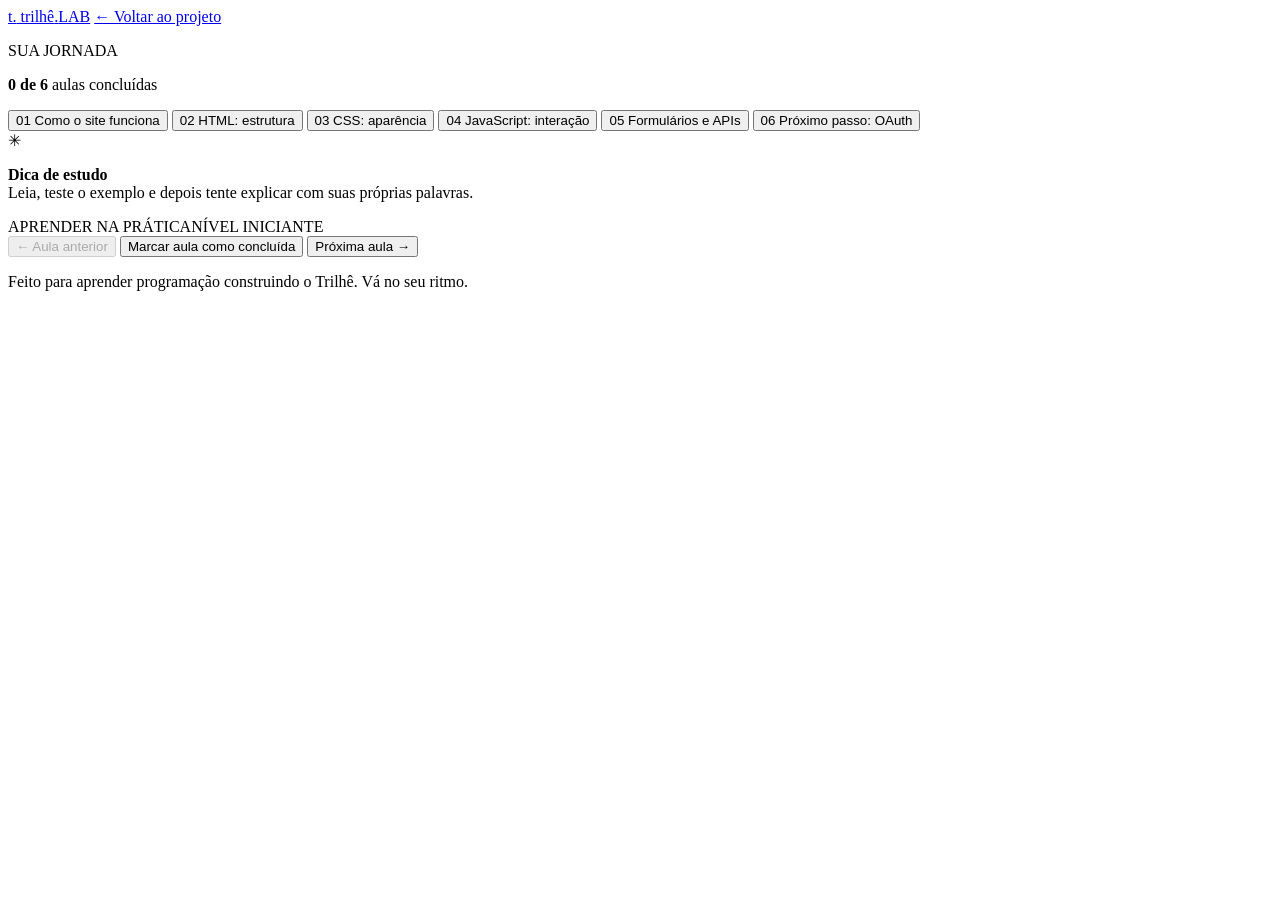
==== estudos/index.html @ 92cf446c "Adicionar Trilhê Lab: aulas práticas de programação" ====
<!doctype html>
<html lang="pt-BR">
<head>
  <meta charset="UTF-8">
  <meta name="viewport" content="width=device-width, initial-scale=1">
  <meta name="theme-color" content="#101812">
  <meta name="description" content="Aprenda programação usando o projeto Trilhê como exemplo.">
  <title>Trilhê Lab — Aprenda construindo</title>
  <link rel="preconnect" href="https://fonts.googleapis.com">
  <link rel="preconnect" href="https://fonts.gstatic.com" crossorigin>
  <link href="https://fonts.googleapis.com/css2?family=DM+Sans:wght@400;500;600;700&family=Manrope:wght@400;500;600;700;800&display=swap" rel="stylesheet">
  <link rel="stylesheet" href="./style.css">
  <script src="./script.js" defer></script>
</head>
<body>
  <header class="topbar">
    <a class="brand" href="../index.html"><span class="brand-icon">t.</span> trilhê<span class="dot">.</span><span class="lab-label">LAB</span></a>
    <a class="back-link" href="../index.html">← Voltar ao projeto</a>
  </header>

  <main class="layout">
    <aside class="sidebar">
      <p class="side-kicker">SUA JORNADA</p>
      <div class="progress-card">
        <div class="progress-line"><span id="progress-fill"></span></div>
        <p><strong id="progress-count">0 de 6</strong> aulas concluídas</p>
      </div>
      <nav class="lesson-nav" aria-label="Aulas">
        <button class="nav-item active" data-lesson="0"><span>01</span> Como o site funciona</button>
        <button class="nav-item" data-lesson="1"><span>02</span> HTML: estrutura</button>
        <button class="nav-item" data-lesson="2"><span>03</span> CSS: aparência</button>
        <button class="nav-item" data-lesson="3"><span>04</span> JavaScript: interação</button>
        <button class="nav-item" data-lesson="4"><span>05</span> Formulários e APIs</button>
        <button class="nav-item" data-lesson="5"><span>06</span> Próximo passo: OAuth</button>
      </nav>
      <div class="side-tip"><span>✳</span><p><strong>Dica de estudo</strong><br>Leia, teste o exemplo e depois tente explicar com suas próprias palavras.</p></div>
    </aside>

    <section class="lesson-area">
      <div class="welcome-row"><span class="eyebrow">APRENDER NA PRÁTICA</span><span class="level">NÍVEL INICIANTE</span></div>
      <div id="lesson-content" aria-live="polite"></div>
      <div class="lesson-actions">
        <button class="secondary-button" id="prev-button" disabled>← Aula anterior</button>
        <button class="primary-button" id="complete-button">Marcar aula como concluída</button>
        <button class="secondary-button" id="next-button">Próxima aula →</button>
      </div>
      <p class="footer-note">Feito para aprender programação construindo o Trilhê. Vá no seu ritmo.</p>
    </section>
  </main>
</body>
</html>
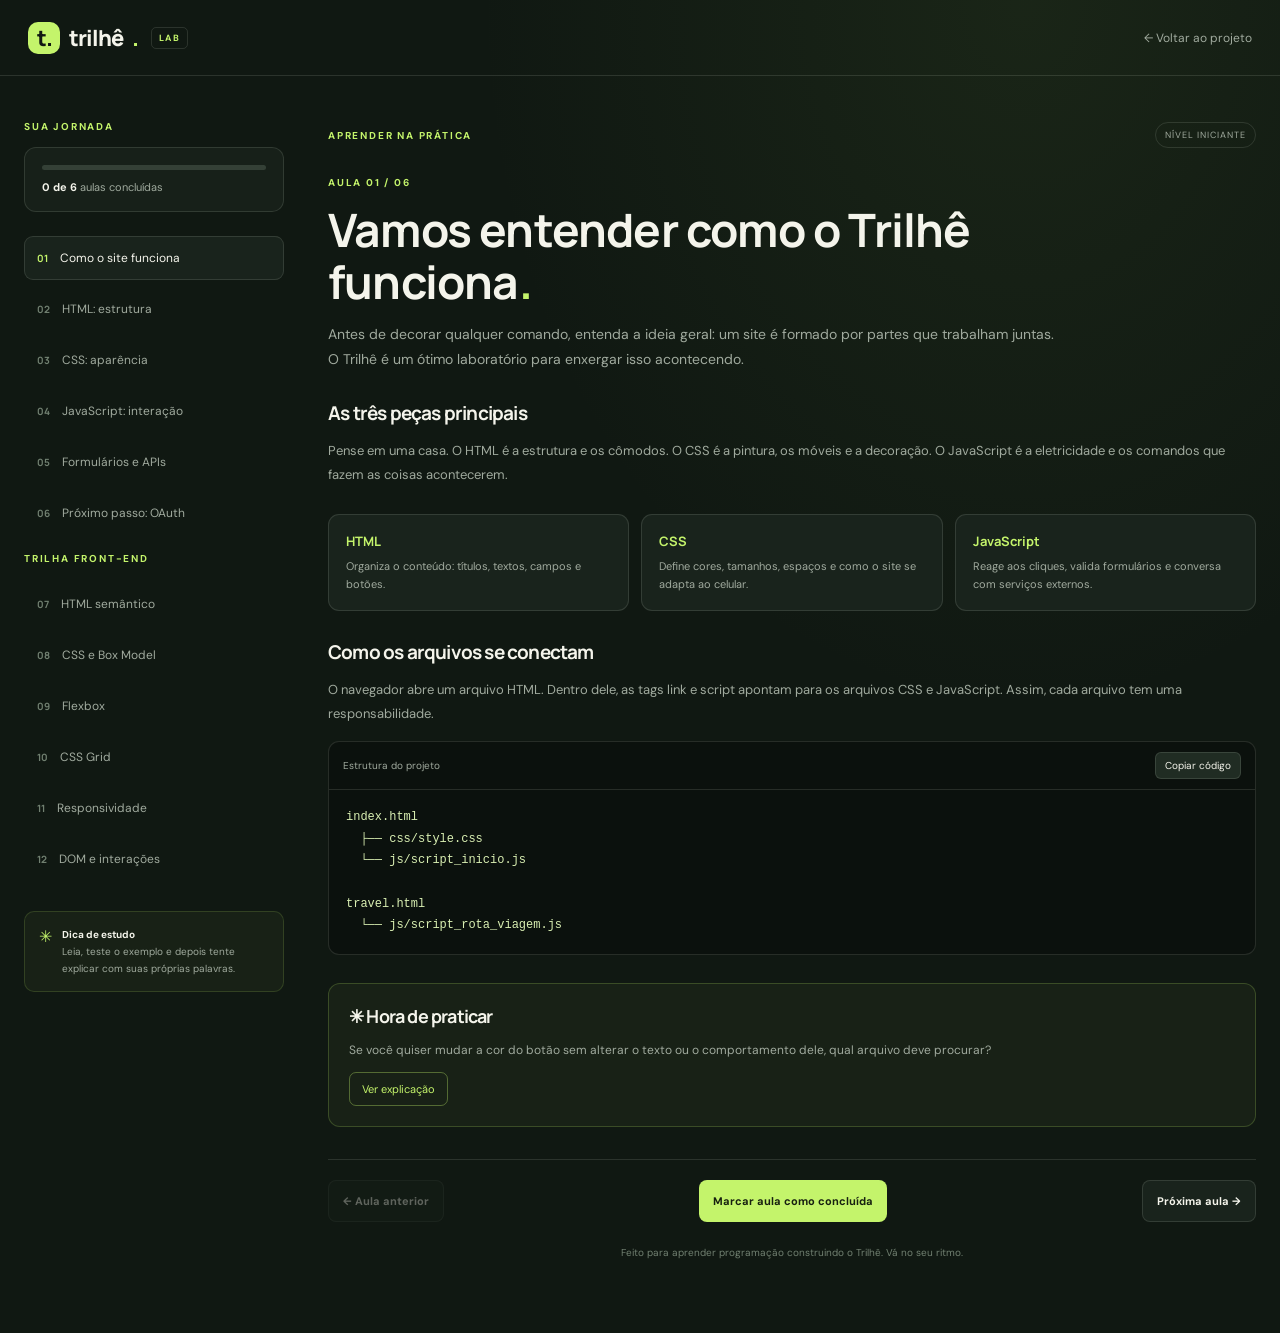
==== commit 4a3ec857: "Add frontend learning track navigation" ====
--- a/estudos/index.html
+++ b/estudos/index.html
@@ -23,7 +23,7 @@
       <p class="side-kicker">SUA JORNADA</p>
       <div class="progress-card">
         <div class="progress-line"><span id="progress-fill"></span></div>
-        <p><strong id="progress-count">0 de 6</strong> aulas concluídas</p>
+        <p><strong id="progress-count">0 de 12</strong> aulas concluídas</p>
       </div>
       <nav class="lesson-nav" aria-label="Aulas">
         <button class="nav-item active" data-lesson="0"><span>01</span> Como o site funciona</button>
@@ -32,6 +32,13 @@
         <button class="nav-item" data-lesson="3"><span>04</span> JavaScript: interação</button>
         <button class="nav-item" data-lesson="4"><span>05</span> Formulários e APIs</button>
         <button class="nav-item" data-lesson="5"><span>06</span> Próximo passo: OAuth</button>
+        <p class="side-kicker nav-group-title">TRILHA FRONT-END</p>
+        <button class="nav-item" data-lesson="6"><span>07</span> HTML semântico</button>
+        <button class="nav-item" data-lesson="7"><span>08</span> CSS e Box Model</button>
+        <button class="nav-item" data-lesson="8"><span>09</span> Flexbox</button>
+        <button class="nav-item" data-lesson="9"><span>10</span> CSS Grid</button>
+        <button class="nav-item" data-lesson="10"><span>11</span> Responsividade</button>
+        <button class="nav-item" data-lesson="11"><span>12</span> DOM e interações</button>
       </nav>
       <div class="side-tip"><span>✳</span><p><strong>Dica de estudo</strong><br>Leia, teste o exemplo e depois tente explicar com suas próprias palavras.</p></div>
     </aside>
--- a/estudos/style.css
+++ b/estudos/style.css
@@ -0,0 +1 @@
+:root{color-scheme:dark;--bg:#101812;--panel:#19231c;--panel2:#202c23;--text:#f4f4eb;--muted:#a0aa9e;--accent:#c4f46b;--line:rgba(235,243,229,.12);--code:#0b110d;font-family:"DM Sans",sans-serif}*{box-sizing:border-box}body{margin:0;min-height:100vh;background:radial-gradient(ellipse at 80% 0%,rgba(86,118,54,.14),transparent 34rem),var(--bg);color:var(--text)}button,a{font:inherit}.topbar{height:76px;padding:0 max(28px,calc((100% - 1240px)/2));display:flex;align-items:center;justify-content:space-between;border-bottom:1px solid var(--line)}.brand{display:flex;align-items:center;gap:9px;color:var(--text);font:800 22px Manrope,sans-serif;text-decoration:none;letter-spacing:-1px}.brand-icon{display:grid;place-items:center;width:32px;height:32px;border-radius:10px;background:var(--accent);color:#101812}.dot{color:var(--accent)}.lab-label{margin-left:4px;padding:4px 7px;border:1px solid var(--line);border-radius:5px;color:var(--accent);font:700 9px "DM Sans";letter-spacing:1.4px}.back-link{color:var(--muted);font-size:12px;text-decoration:none}.back-link:hover{color:var(--accent)}.layout{width:min(1240px,calc(100% - 48px));margin:34px auto;display:grid;grid-template-columns:260px minmax(0,1fr);gap:44px}.sidebar{position:sticky;top:24px;align-self:start}.side-kicker,.eyebrow{color:var(--accent);font-size:10px;font-weight:700;letter-spacing:1.8px}.progress-card{padding:17px;margin:14px 0 24px;border:1px solid var(--line);border-radius:12px;background:rgba(25,35,28,.8)}.progress-line{height:5px;overflow:hidden;border-radius:9px;background:#344036}.progress-line span{display:block;width:0;height:100%;border-radius:9px;background:var(--accent);transition:width .25s}.progress-card p{margin:10px 0 0;color:var(--muted);font-size:11px}.progress-card strong{color:var(--text)}.lesson-nav{display:grid;gap:7px}.nav-item{width:100%;padding:13px 12px;display:flex;align-items:center;gap:12px;border:1px solid transparent;border-radius:9px;background:transparent;color:var(--muted);text-align:left;font-size:12px;cursor:pointer}.nav-item span{color:#718071;font:700 10px Manrope}.nav-item:hover,.nav-item.active{border-color:var(--line);background:var(--panel);color:var(--text)}.nav-item.active span{color:var(--accent)}.side-tip{display:flex;gap:10px;margin-top:30px;padding:14px;border:1px solid rgba(196,244,107,.15);border-radius:10px;background:rgba(196,244,107,.045)}.side-tip>span{color:var(--accent)}.side-tip p{margin:0;color:var(--muted);font-size:10px;line-height:1.7}.side-tip strong{color:var(--text)}.lesson-area{min-width:0;padding:12px 0 30px}.welcome-row{display:flex;justify-content:space-between;align-items:center;margin:0 0 22px}.level{padding:6px 9px;border:1px solid var(--line);border-radius:20px;color:var(--muted);font-size:9px;letter-spacing:1px}h1,h2,h3{font-family:Manrope,sans-serif;letter-spacing:-.8px}h1{max-width:760px;margin:13px 0;font-size:clamp(30px,4vw,46px);line-height:1.13}h1 span{color:var(--accent)}.intro{max-width:740px;color:var(--muted);font-size:14px;line-height:1.8}.concept-grid{display:grid;grid-template-columns:repeat(3,1fr);gap:12px;margin:28px 0}.concept{padding:17px;border:1px solid var(--line);border-radius:11px;background:var(--panel)}.concept b{display:block;margin-bottom:7px;color:var(--accent);font:700 13px Manrope}.concept p{margin:0;color:var(--muted);font-size:11px;line-height:1.65}.content-section{margin:28px 0}.content-section h2{margin:0 0 10px;font-size:19px}.content-section>p,.content-section li{color:var(--muted);font-size:13px;line-height:1.8}.content-section ul{padding-left:20px}.callout{margin:18px 0;padding:15px 17px;border-left:3px solid var(--accent);border-radius:0 9px 9px 0;background:rgba(196,244,107,.06);color:#dce5d5;font-size:12px;line-height:1.7}.code-card{margin:16px 0 20px;overflow:hidden;border:1px solid var(--line);border-radius:11px;background:var(--code)}.code-head{padding:10px 14px;display:flex;align-items:center;justify-content:space-between;border-bottom:1px solid var(--line);color:var(--muted);font-size:10px}.copy-button{padding:6px 9px;border:1px solid var(--line);border-radius:6px;background:var(--panel2);color:var(--text);font-size:10px;cursor:pointer}.copy-button:hover{border-color:var(--accent)}pre{margin:0;padding:17px;overflow-x:auto;color:#dbe8d5;font:12px/1.8 ui-monospace,SFMono-Regular,Consolas,monospace;tab-size:2}code{font-family:ui-monospace,SFMono-Regular,Consolas,monospace;color:#d9efb2}.explain-list{display:grid;gap:8px;margin-top:14px}.explain-row{display:grid;grid-template-columns:minmax(120px,190px) 1fr;gap:12px;padding:11px 13px;border:1px solid var(--line);border-radius:8px;background:rgba(25,35,28,.5)}.explain-row code{font-size:11px}.explain-row span{color:var(--muted);font-size:11px;line-height:1.6}.challenge{margin:28px 0;padding:20px;border:1px solid rgba(196,244,107,.2);border-radius:12px;background:rgba(196,244,107,.045)}.challenge h2{margin:0 0 8px;font-size:18px}.challenge p{color:var(--muted);font-size:12px;line-height:1.7}.challenge button{padding:9px 12px;border:1px solid rgba(196,244,107,.35);border-radius:7px;background:transparent;color:var(--accent);font-size:11px;cursor:pointer}.challenge button:hover{background:rgba(196,244,107,.08)}.answer{display:none;margin-top:12px;padding:12px;border-radius:8px;background:var(--code);color:#dce5d5;font-size:11px;line-height:1.7}.answer.visible{display:block}.lesson-actions{display:flex;justify-content:space-between;gap:10px;margin-top:32px;padding-top:20px;border-top:1px solid var(--line)}.primary-button,.secondary-button{min-height:42px;padding:0 14px;border-radius:8px;font-size:11px;font-weight:700;cursor:pointer}.primary-button{border:0;background:var(--accent);color:#172010}.secondary-button{border:1px solid var(--line);background:var(--panel);color:var(--text)}button:disabled{opacity:.35;cursor:not-allowed}.footer-note{margin-top:24px;color:#718071;font-size:10px;text-align:center}@media(max-width:850px){.layout{grid-template-columns:1fr;gap:24px;margin-top:22px}.sidebar{position:static}.lesson-nav{grid-template-columns:repeat(2,minmax(0,1fr))}.side-tip{display:none}.concept-grid{grid-template-columns:1fr}.lesson-area{padding-top:0}}@media(max-width:520px){.topbar{height:65px;padding:0 18px}.layout{width:calc(100% - 34px)}.lesson-nav{grid-template-columns:1fr 1fr;gap:5px}.nav-item{padding:11px 8px;font-size:10px}.nav-item span{font-size:9px}.explain-row{grid-template-columns:1fr;gap:5px}.lesson-actions{flex-wrap:wrap}.lesson-actions button{flex:1}.lesson-actions .primary-button{order:-1;flex-basis:100%}.welcome-row{margin-bottom:14px}}
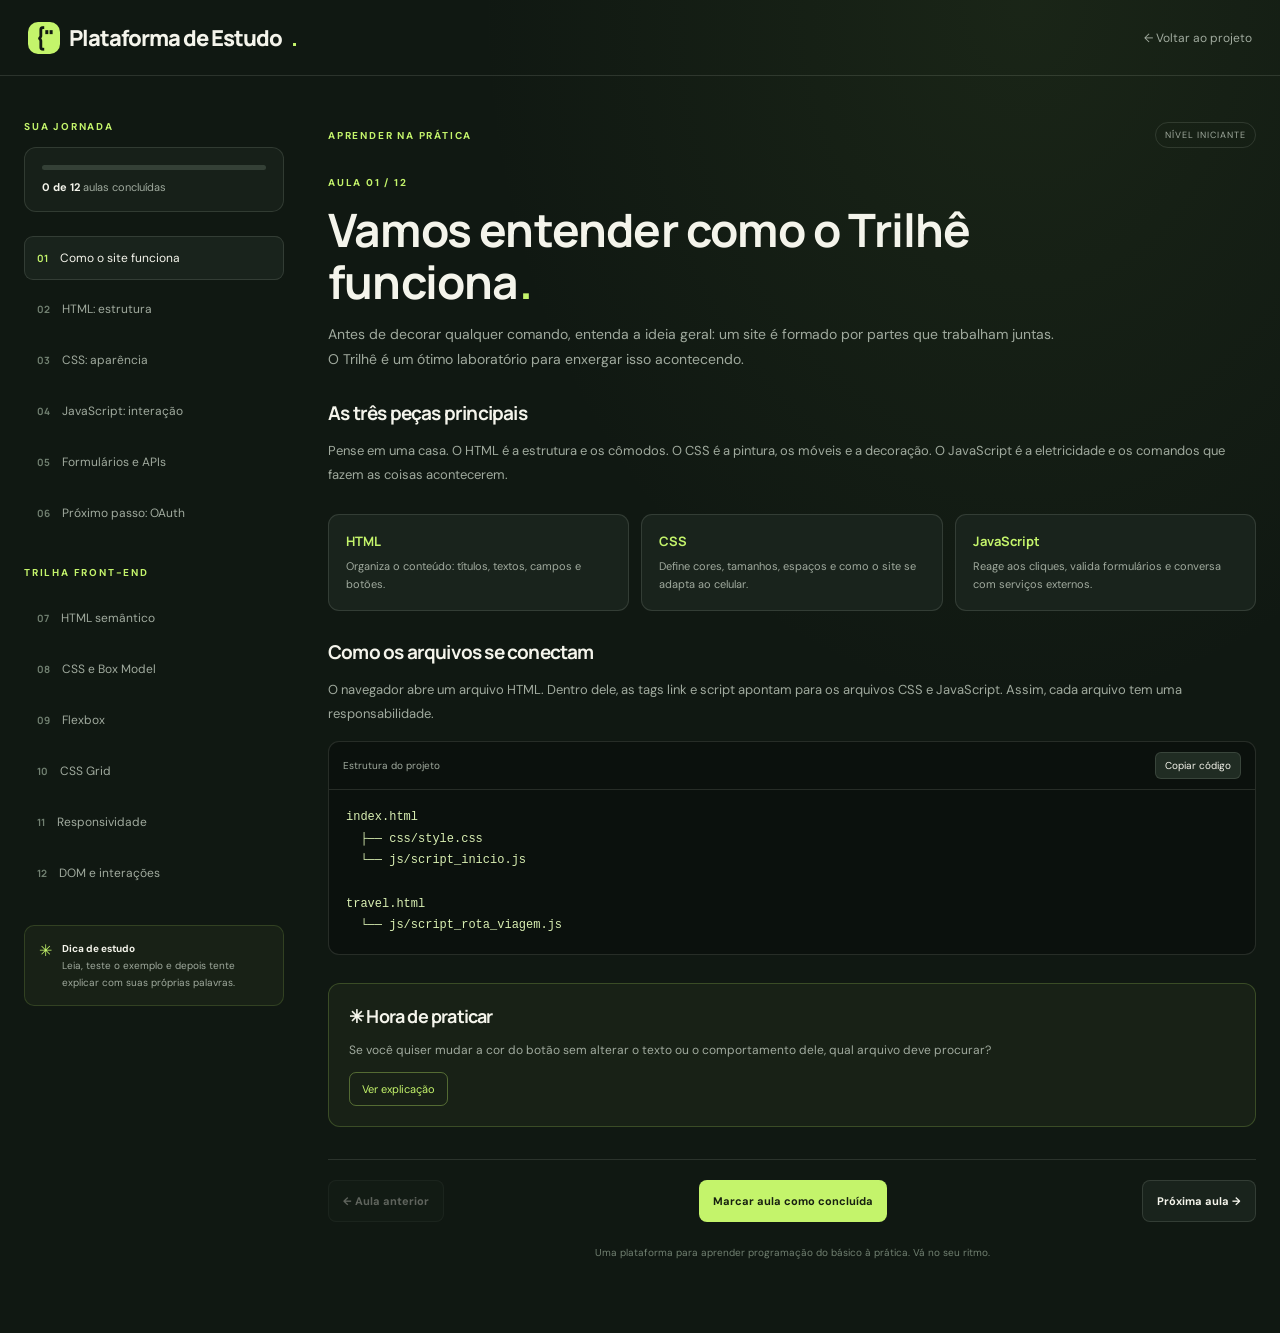
==== commit e58b7ee5: "Rename study area to Plataforma de Estudo de Programação" ====
--- a/estudos/index.html
+++ b/estudos/index.html
@@ -4,8 +4,8 @@
   <meta charset="UTF-8">
   <meta name="viewport" content="width=device-width, initial-scale=1">
   <meta name="theme-color" content="#101812">
-  <meta name="description" content="Aprenda programação usando o projeto Trilhê como exemplo.">
-  <title>Trilhê Lab — Aprenda construindo</title>
+  <meta name="description" content="Plataforma de estudo de programação: aprenda HTML, CSS, JavaScript e desenvolvimento front-end na prática.">
+  <title>Plataforma de Estudo de Programação</title>
   <link rel="preconnect" href="https://fonts.googleapis.com">
   <link rel="preconnect" href="https://fonts.gstatic.com" crossorigin>
   <link href="https://fonts.googleapis.com/css2?family=DM+Sans:wght@400;500;600;700&family=Manrope:wght@400;500;600;700;800&display=swap" rel="stylesheet">
@@ -14,7 +14,7 @@
 </head>
 <body>
   <header class="topbar">
-    <a class="brand" href="../index.html"><span class="brand-icon">t.</span> trilhê<span class="dot">.</span><span class="lab-label">LAB</span></a>
+    <a class="brand" href="../index.html"><span class="brand-icon">{"</span> Plataforma de Estudo<span class="dot">.</span></a>
     <a class="back-link" href="../index.html">← Voltar ao projeto</a>
   </header>
 
@@ -51,7 +51,7 @@
         <button class="primary-button" id="complete-button">Marcar aula como concluída</button>
         <button class="secondary-button" id="next-button">Próxima aula →</button>
       </div>
-      <p class="footer-note">Feito para aprender programação construindo o Trilhê. Vá no seu ritmo.</p>
+      <p class="footer-note">Uma plataforma para aprender programação do básico à prática. Vá no seu ritmo.</p>
     </section>
   </main>
 </body>
--- a/estudos/style.css
+++ b/estudos/style.css
@@ -1 +1,8 @@
-:root{color-scheme:dark;--bg:#101812;--panel:#19231c;--panel2:#202c23;--text:#f4f4eb;--muted:#a0aa9e;--accent:#c4f46b;--line:rgba(235,243,229,.12);--code:#0b110d;font-family:"DM Sans",sans-serif}*{box-sizing:border-box}body{margin:0;min-height:100vh;background:radial-gradient(ellipse at 80% 0%,rgba(86,118,54,.14),transparent 34rem),var(--bg);color:var(--text)}button,a{font:inherit}.topbar{height:76px;padding:0 max(28px,calc((100% - 1240px)/2));display:flex;align-items:center;justify-content:space-between;border-bottom:1px solid var(--line)}.brand{display:flex;align-items:center;gap:9px;color:var(--text);font:800 22px Manrope,sans-serif;text-decoration:none;letter-spacing:-1px}.brand-icon{display:grid;place-items:center;width:32px;height:32px;border-radius:10px;background:var(--accent);color:#101812}.dot{color:var(--accent)}.lab-label{margin-left:4px;padding:4px 7px;border:1px solid var(--line);border-radius:5px;color:var(--accent);font:700 9px "DM Sans";letter-spacing:1.4px}.back-link{color:var(--muted);font-size:12px;text-decoration:none}.back-link:hover{color:var(--accent)}.layout{width:min(1240px,calc(100% - 48px));margin:34px auto;display:grid;grid-template-columns:260px minmax(0,1fr);gap:44px}.sidebar{position:sticky;top:24px;align-self:start}.side-kicker,.eyebrow{color:var(--accent);font-size:10px;font-weight:700;letter-spacing:1.8px}.progress-card{padding:17px;margin:14px 0 24px;border:1px solid var(--line);border-radius:12px;background:rgba(25,35,28,.8)}.progress-line{height:5px;overflow:hidden;border-radius:9px;background:#344036}.progress-line span{display:block;width:0;height:100%;border-radius:9px;background:var(--accent);transition:width .25s}.progress-card p{margin:10px 0 0;color:var(--muted);font-size:11px}.progress-card strong{color:var(--text)}.lesson-nav{display:grid;gap:7px}.nav-item{width:100%;padding:13px 12px;display:flex;align-items:center;gap:12px;border:1px solid transparent;border-radius:9px;background:transparent;color:var(--muted);text-align:left;font-size:12px;cursor:pointer}.nav-item span{color:#718071;font:700 10px Manrope}.nav-item:hover,.nav-item.active{border-color:var(--line);background:var(--panel);color:var(--text)}.nav-item.active span{color:var(--accent)}.side-tip{display:flex;gap:10px;margin-top:30px;padding:14px;border:1px solid rgba(196,244,107,.15);border-radius:10px;background:rgba(196,244,107,.045)}.side-tip>span{color:var(--accent)}.side-tip p{margin:0;color:var(--muted);font-size:10px;line-height:1.7}.side-tip strong{color:var(--text)}.lesson-area{min-width:0;padding:12px 0 30px}.welcome-row{display:flex;justify-content:space-between;align-items:center;margin:0 0 22px}.level{padding:6px 9px;border:1px solid var(--line);border-radius:20px;color:var(--muted);font-size:9px;letter-spacing:1px}h1,h2,h3{font-family:Manrope,sans-serif;letter-spacing:-.8px}h1{max-width:760px;margin:13px 0;font-size:clamp(30px,4vw,46px);line-height:1.13}h1 span{color:var(--accent)}.intro{max-width:740px;color:var(--muted);font-size:14px;line-height:1.8}.concept-grid{display:grid;grid-template-columns:repeat(3,1fr);gap:12px;margin:28px 0}.concept{padding:17px;border:1px solid var(--line);border-radius:11px;background:var(--panel)}.concept b{display:block;margin-bottom:7px;color:var(--accent);font:700 13px Manrope}.concept p{margin:0;color:var(--muted);font-size:11px;line-height:1.65}.content-section{margin:28px 0}.content-section h2{margin:0 0 10px;font-size:19px}.content-section>p,.content-section li{color:var(--muted);font-size:13px;line-height:1.8}.content-section ul{padding-left:20px}.callout{margin:18px 0;padding:15px 17px;border-left:3px solid var(--accent);border-radius:0 9px 9px 0;background:rgba(196,244,107,.06);color:#dce5d5;font-size:12px;line-height:1.7}.code-card{margin:16px 0 20px;overflow:hidden;border:1px solid var(--line);border-radius:11px;background:var(--code)}.code-head{padding:10px 14px;display:flex;align-items:center;justify-content:space-between;border-bottom:1px solid var(--line);color:var(--muted);font-size:10px}.copy-button{padding:6px 9px;border:1px solid var(--line);border-radius:6px;background:var(--panel2);color:var(--text);font-size:10px;cursor:pointer}.copy-button:hover{border-color:var(--accent)}pre{margin:0;padding:17px;overflow-x:auto;color:#dbe8d5;font:12px/1.8 ui-monospace,SFMono-Regular,Consolas,monospace;tab-size:2}code{font-family:ui-monospace,SFMono-Regular,Consolas,monospace;color:#d9efb2}.explain-list{display:grid;gap:8px;margin-top:14px}.explain-row{display:grid;grid-template-columns:minmax(120px,190px) 1fr;gap:12px;padding:11px 13px;border:1px solid var(--line);border-radius:8px;background:rgba(25,35,28,.5)}.explain-row code{font-size:11px}.explain-row span{color:var(--muted);font-size:11px;line-height:1.6}.challenge{margin:28px 0;padding:20px;border:1px solid rgba(196,244,107,.2);border-radius:12px;background:rgba(196,244,107,.045)}.challenge h2{margin:0 0 8px;font-size:18px}.challenge p{color:var(--muted);font-size:12px;line-height:1.7}.challenge button{padding:9px 12px;border:1px solid rgba(196,244,107,.35);border-radius:7px;background:transparent;color:var(--accent);font-size:11px;cursor:pointer}.challenge button:hover{background:rgba(196,244,107,.08)}.answer{display:none;margin-top:12px;padding:12px;border-radius:8px;background:var(--code);color:#dce5d5;font-size:11px;line-height:1.7}.answer.visible{display:block}.lesson-actions{display:flex;justify-content:space-between;gap:10px;margin-top:32px;padding-top:20px;border-top:1px solid var(--line)}.primary-button,.secondary-button{min-height:42px;padding:0 14px;border-radius:8px;font-size:11px;font-weight:700;cursor:pointer}.primary-button{border:0;background:var(--accent);color:#172010}.secondary-button{border:1px solid var(--line);background:var(--panel);color:var(--text)}button:disabled{opacity:.35;cursor:not-allowed}.footer-note{margin-top:24px;color:#718071;font-size:10px;text-align:center}@media(max-width:850px){.layout{grid-template-columns:1fr;gap:24px;margin-top:22px}.sidebar{position:static}.lesson-nav{grid-template-columns:repeat(2,minmax(0,1fr))}.side-tip{display:none}.concept-grid{grid-template-columns:1fr}.lesson-area{padding-top:0}}@media(max-width:520px){.topbar{height:65px;padding:0 18px}.layout{width:calc(100% - 34px)}.lesson-nav{grid-template-columns:1fr 1fr;gap:5px}.nav-item{padding:11px 8px;font-size:10px}.nav-item span{font-size:9px}.explain-row{grid-template-columns:1fr;gap:5px}.lesson-actions{flex-wrap:wrap}.lesson-actions button{flex:1}.lesson-actions .primary-button{order:-1;flex-basis:100%}.welcome-row{margin-bottom:14px}}+:root{color-scheme:dark;--bg:#101812;--panel:#19231c;--panel2:#202c23;--text:#f4f4eb;--muted:#a0aa9e;--accent:#c4f46b;--line:rgba(235,243,229,.12);--code:#0b110d;font-family:"DM Sans",sans-serif}*{box-sizing:border-box}body{margin:0;min-height:100vh;background:radial-gradient(ellipse at 80% 0%,rgba(86,118,54,.14),transparent 34rem),var(--bg);color:var(--text)}button,a{font:inherit}.topbar{height:76px;padding:0 max(28px,calc((100% - 1240px)/2));display:flex;align-items:center;justify-content:space-between;border-bottom:1px solid var(--line)}.brand{display:flex;align-items:center;gap:9px;color:var(--text);font:800 22px Manrope,sans-serif;text-decoration:none;letter-spacing:-1px}.brand-icon{display:grid;place-items:center;width:32px;height:32px;border-radius:10px;background:var(--accent);color:#101812}.dot{color:var(--accent)}.lab-label{margin-left:4px;padding:4px 7px;border:1px solid var(--line);border-radius:5px;color:var(--accent);font:700 9px "DM Sans";letter-spacing:1.4px}.back-link{color:var(--muted);font-size:12px;text-decoration:none}.back-link:hover{color:var(--accent)}.layout{width:min(1240px,calc(100% - 48px));margin:34px auto;display:grid;grid-template-columns:260px minmax(0,1fr);gap:44px}.sidebar{position:sticky;top:24px;align-self:start}.side-kicker,.eyebrow{color:var(--accent);font-size:10px;font-weight:700;letter-spacing:1.8px}.progress-card{padding:17px;margin:14px 0 24px;border:1px solid var(--line);border-radius:12px;background:rgba(25,35,28,.8)}.progress-line{height:5px;overflow:hidden;border-radius:9px;background:#344036}.progress-line span{display:block;width:0;height:100%;border-radius:9px;background:var(--accent);transition:width .25s}.progress-card p{margin:10px 0 0;color:var(--muted);font-size:11px}.progress-card strong{color:var(--text)}.lesson-nav{display:grid;gap:7px}.nav-item{width:100%;padding:13px 12px;display:flex;align-items:center;gap:12px;border:1px solid transparent;border-radius:9px;background:transparent;color:var(--muted);text-align:left;font-size:12px;cursor:pointer}.nav-item span{color:#718071;font:700 10px Manrope}.nav-item:hover,.nav-item.active{border-color:var(--line);background:var(--panel);color:var(--text)}.nav-item.active span{color:var(--accent)}.side-tip{display:flex;gap:10px;margin-top:30px;padding:14px;border:1px solid rgba(196,244,107,.15);border-radius:10px;background:rgba(196,244,107,.045)}.side-tip>span{color:var(--accent)}.side-tip p{margin:0;color:var(--muted);font-size:10px;line-height:1.7}.side-tip strong{color:var(--text)}.lesson-area{min-width:0;padding:12px 0 30px}.welcome-row{display:flex;justify-content:space-between;align-items:center;margin:0 0 22px}.level{padding:6px 9px;border:1px solid var(--line);border-radius:20px;color:var(--muted);font-size:9px;letter-spacing:1px}h1,h2,h3{font-family:Manrope,sans-serif;letter-spacing:-.8px}h1{max-width:760px;margin:13px 0;font-size:clamp(30px,4vw,46px);line-height:1.13}h1 span{color:var(--accent)}.intro{max-width:740px;color:var(--muted);font-size:14px;line-height:1.8}.concept-grid{display:grid;grid-template-columns:repeat(3,1fr);gap:12px;margin:28px 0}.concept{padding:17px;border:1px solid var(--line);border-radius:11px;background:var(--panel)}.concept b{display:block;margin-bottom:7px;color:var(--accent);font:700 13px Manrope}.concept p{margin:0;color:var(--muted);font-size:11px;line-height:1.65}.content-section{margin:28px 0}.content-section h2{margin:0 0 10px;font-size:19px}.content-section>p,.content-section li{color:var(--muted);font-size:13px;line-height:1.8}.content-section ul{padding-left:20px}.callout{margin:18px 0;padding:15px 17px;border-left:3px solid var(--accent);border-radius:0 9px 9px 0;background:rgba(196,244,107,.06);color:#dce5d5;font-size:12px;line-height:1.7}.code-card{margin:16px 0 20px;overflow:hidden;border:1px solid var(--line);border-radius:11px;background:var(--code)}.code-head{padding:10px 14px;display:flex;align-items:center;justify-content:space-between;border-bottom:1px solid var(--line);color:var(--muted);font-size:10px}.copy-button{padding:6px 9px;border:1px solid var(--line);border-radius:6px;background:var(--panel2);color:var(--text);font-size:10px;cursor:pointer}.copy-button:hover{border-color:var(--accent)}pre{margin:0;padding:17px;overflow-x:auto;color:#dbe8d5;font:12px/1.8 ui-monospace,SFMono-Regular,Consolas,monospace;tab-size:2}code{font-family:ui-monospace,SFMono-Regular,Consolas,monospace;color:#d9efb2}.explain-list{display:grid;gap:8px;margin-top:14px}.explain-row{display:grid;grid-template-columns:minmax(120px,190px) 1fr;gap:12px;padding:11px 13px;border:1px solid var(--line);border-radius:8px;background:rgba(25,35,28,.5)}.explain-row code{font-size:11px}.explain-row span{color:var(--muted);font-size:11px;line-height:1.6}.challenge{margin:28px 0;padding:20px;border:1px solid rgba(196,244,107,.2);border-radius:12px;background:rgba(196,244,107,.045)}.challenge h2{margin:0 0 8px;font-size:18px}.challenge p{color:var(--muted);font-size:12px;line-height:1.7}.challenge button{padding:9px 12px;border:1px solid rgba(196,244,107,.35);border-radius:7px;background:transparent;color:var(--accent);font-size:11px;cursor:pointer}.challenge button:hover{background:rgba(196,244,107,.08)}.answer{display:none;margin-top:12px;padding:12px;border-radius:8px;background:var(--code);color:#dce5d5;font-size:11px;line-height:1.7}.answer.visible{display:block}.lesson-actions{display:flex;justify-content:space-between;gap:10px;margin-top:32px;padding-top:20px;border-top:1px solid var(--line)}.primary-button,.secondary-button{min-height:42px;padding:0 14px;border-radius:8px;font-size:11px;font-weight:700;cursor:pointer}.primary-button{border:0;background:var(--accent);color:#172010}.secondary-button{border:1px solid var(--line);background:var(--panel);color:var(--text)}button:disabled{opacity:.35;cursor:not-allowed}.footer-note{margin-top:24px;color:#718071;font-size:10px;text-align:center}@media(max-width:850px){.layout{grid-template-columns:1fr;gap:24px;margin-top:22px}.sidebar{position:static}.lesson-nav{grid-template-columns:repeat(2,minmax(0,1fr))}.side-tip{display:none}.concept-grid{grid-template-columns:1fr}.lesson-area{padding-top:0}}@media(max-width:520px){.topbar{height:65px;padding:0 18px}.layout{width:calc(100% - 34px)}.lesson-nav{grid-template-columns:1fr 1fr;gap:5px}.nav-item{padding:11px 8px;font-size:10px}.nav-item span{font-size:9px}.explain-row{grid-template-columns:1fr;gap:5px}.lesson-actions{flex-wrap:wrap}.lesson-actions button{flex:1}.lesson-actions .primary-button{order:-1;flex-basis:100%}.welcome-row{margin-bottom:14px}}
+
+/* Navegação por trilhas */
+.nav-group-title { margin-top: 24px; }
+.lesson-nav .nav-item { width: 100%; }
+@media (max-width: 760px) {
+  .lesson-nav { max-height: 46vh; overflow-y: auto; }
+}
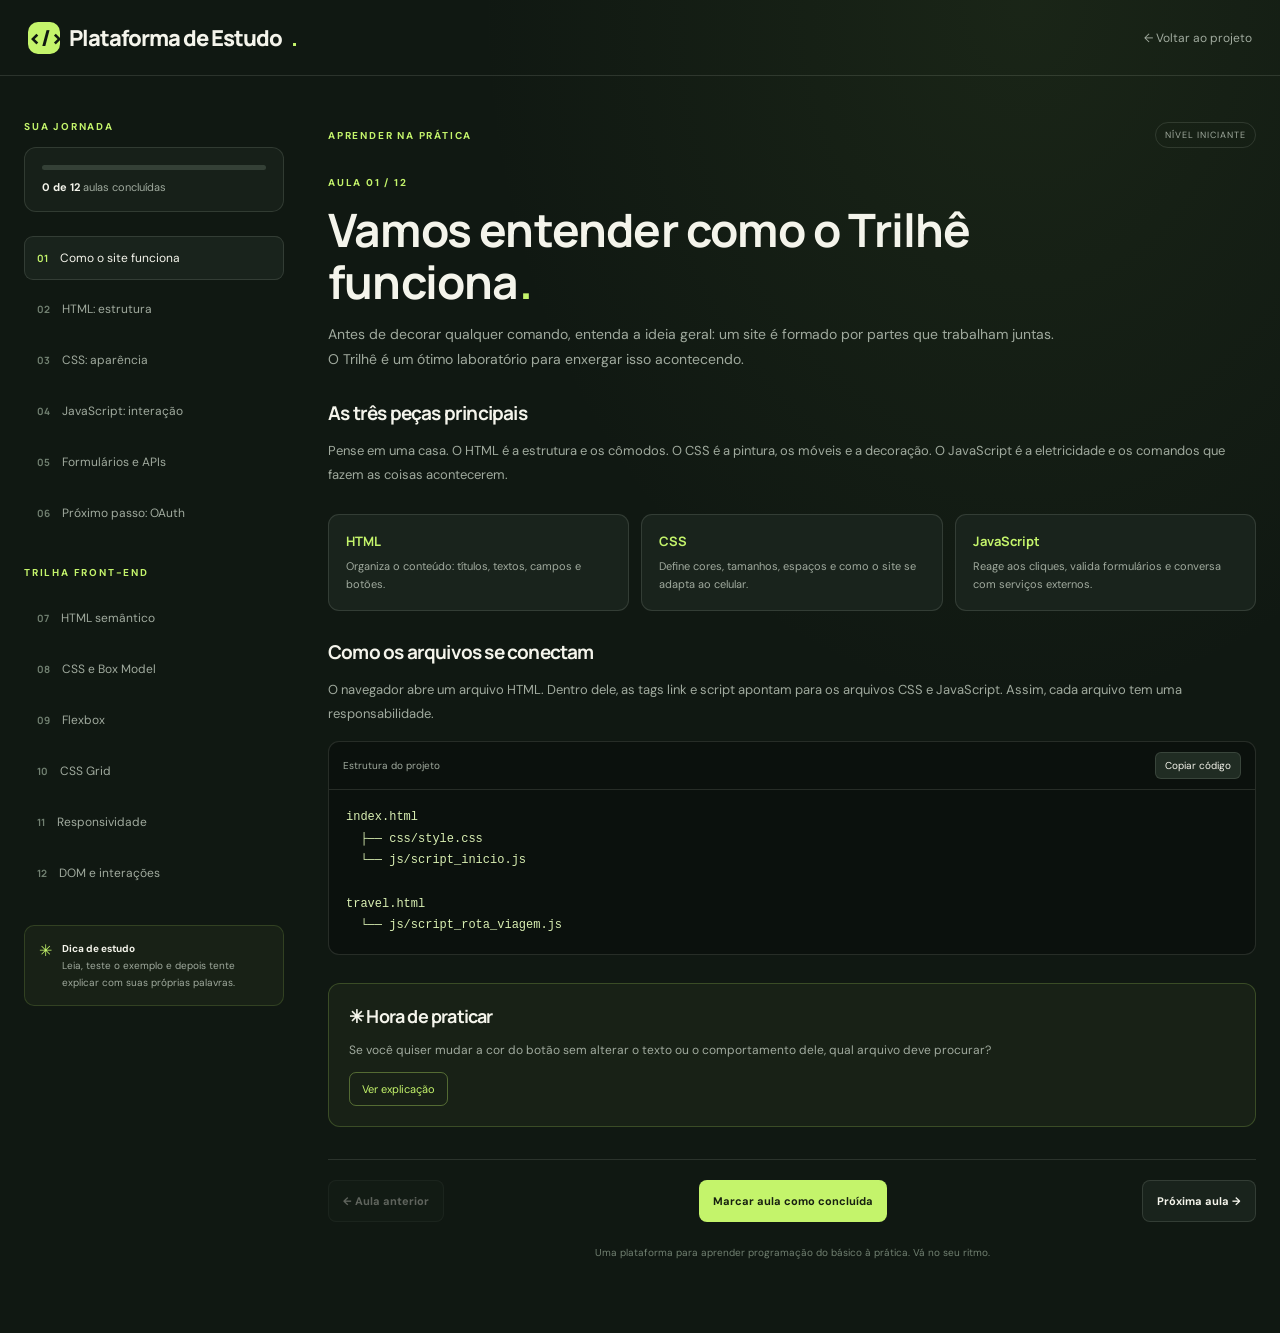
==== commit 09aa5bcb: "Polish programming platform branding" ====
--- a/estudos/index.html
+++ b/estudos/index.html
@@ -14,7 +14,7 @@
 </head>
 <body>
   <header class="topbar">
-    <a class="brand" href="../index.html"><span class="brand-icon">{"</span> Plataforma de Estudo<span class="dot">.</span></a>
+    <a class="brand" href="../index.html"><span class="brand-icon">&lt;/&gt;</span> Plataforma de Estudo<span class="dot">.</span></a>
     <a class="back-link" href="../index.html">← Voltar ao projeto</a>
   </header>
 
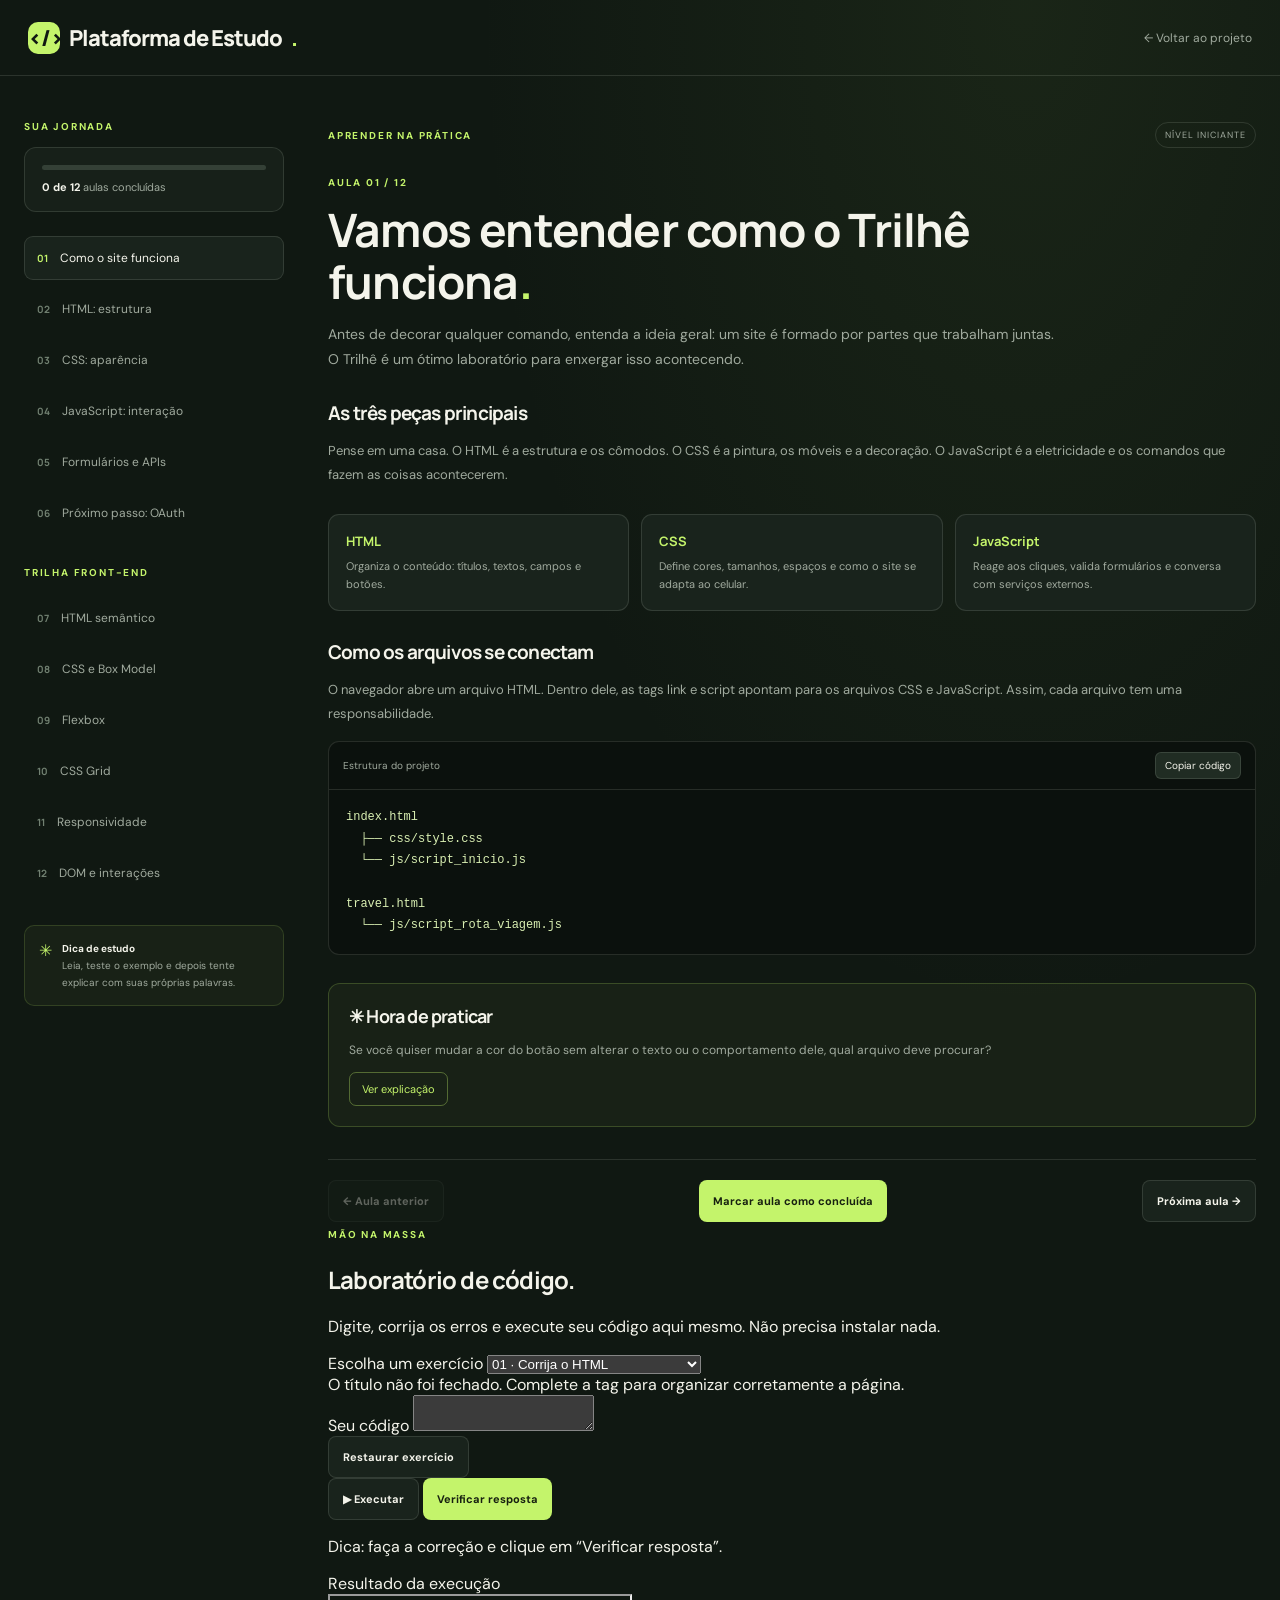
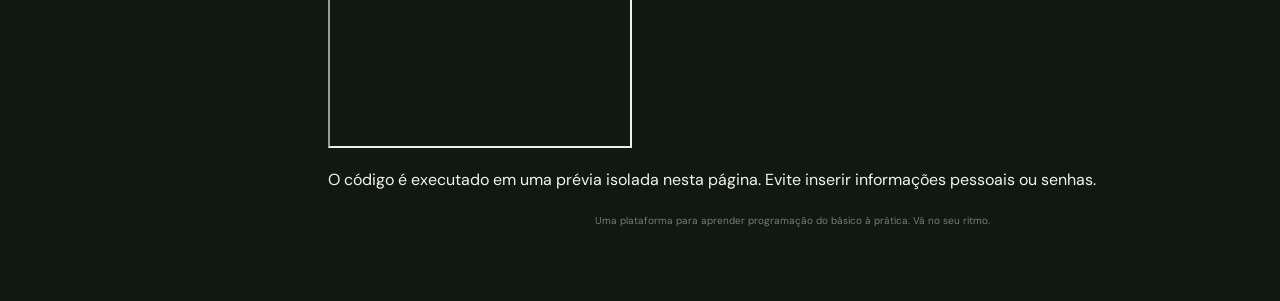
==== commit b88f8c7d: "Add interactive coding lab to study platform" ====
--- a/estudos/index.html
+++ b/estudos/index.html
@@ -51,6 +51,35 @@
         <button class="primary-button" id="complete-button">Marcar aula como concluída</button>
         <button class="secondary-button" id="next-button">Próxima aula →</button>
       </div>
+      <section class="playground" aria-labelledby="playground-title">
+        <div class="playground-heading">
+          <span class="eyebrow">MÃO NA MASSA</span>
+          <h2 id="playground-title">Laboratório de código<span>.</span></h2>
+          <p>Digite, corrija os erros e execute seu código aqui mesmo. Não precisa instalar nada.</p>
+        </div>
+        <div class="playground-toolbar">
+          <label for="exercise-select">Escolha um exercício</label>
+          <select id="exercise-select">
+            <option value="0">01 · Corrija o HTML</option>
+            <option value="1">02 · Conserte o CSS</option>
+            <option value="2">03 · Faça o JavaScript funcionar</option>
+          </select>
+        </div>
+        <div class="exercise-instructions" id="exercise-instructions">O título não foi fechado. Complete a tag para organizar corretamente a página.</div>
+        <label class="editor-label" for="code-editor">Seu código</label>
+        <textarea id="code-editor" spellcheck="false" autocapitalize="off" autocomplete="off" aria-label="Editor de código"></textarea>
+        <div class="editor-actions">
+          <button class="secondary-button" id="reset-code" type="button">Restaurar exercício</button>
+          <div>
+            <button class="secondary-button" id="run-code" type="button">▶ Executar</button>
+            <button class="primary-button" id="check-code" type="button">Verificar resposta</button>
+          </div>
+        </div>
+        <p class="exercise-feedback" id="exercise-feedback" aria-live="polite">Dica: faça a correção e clique em “Verificar resposta”.</p>
+        <div class="preview-heading">Resultado da execução</div>
+        <iframe id="code-preview" title="Prévia do código" sandbox="allow-scripts"></iframe>
+        <p class="editor-footnote">O código é executado em uma prévia isolada nesta página. Evite inserir informações pessoais ou senhas.</p>
+      </section>
       <p class="footer-note">Uma plataforma para aprender programação do básico à prática. Vá no seu ritmo.</p>
     </section>
   </main>
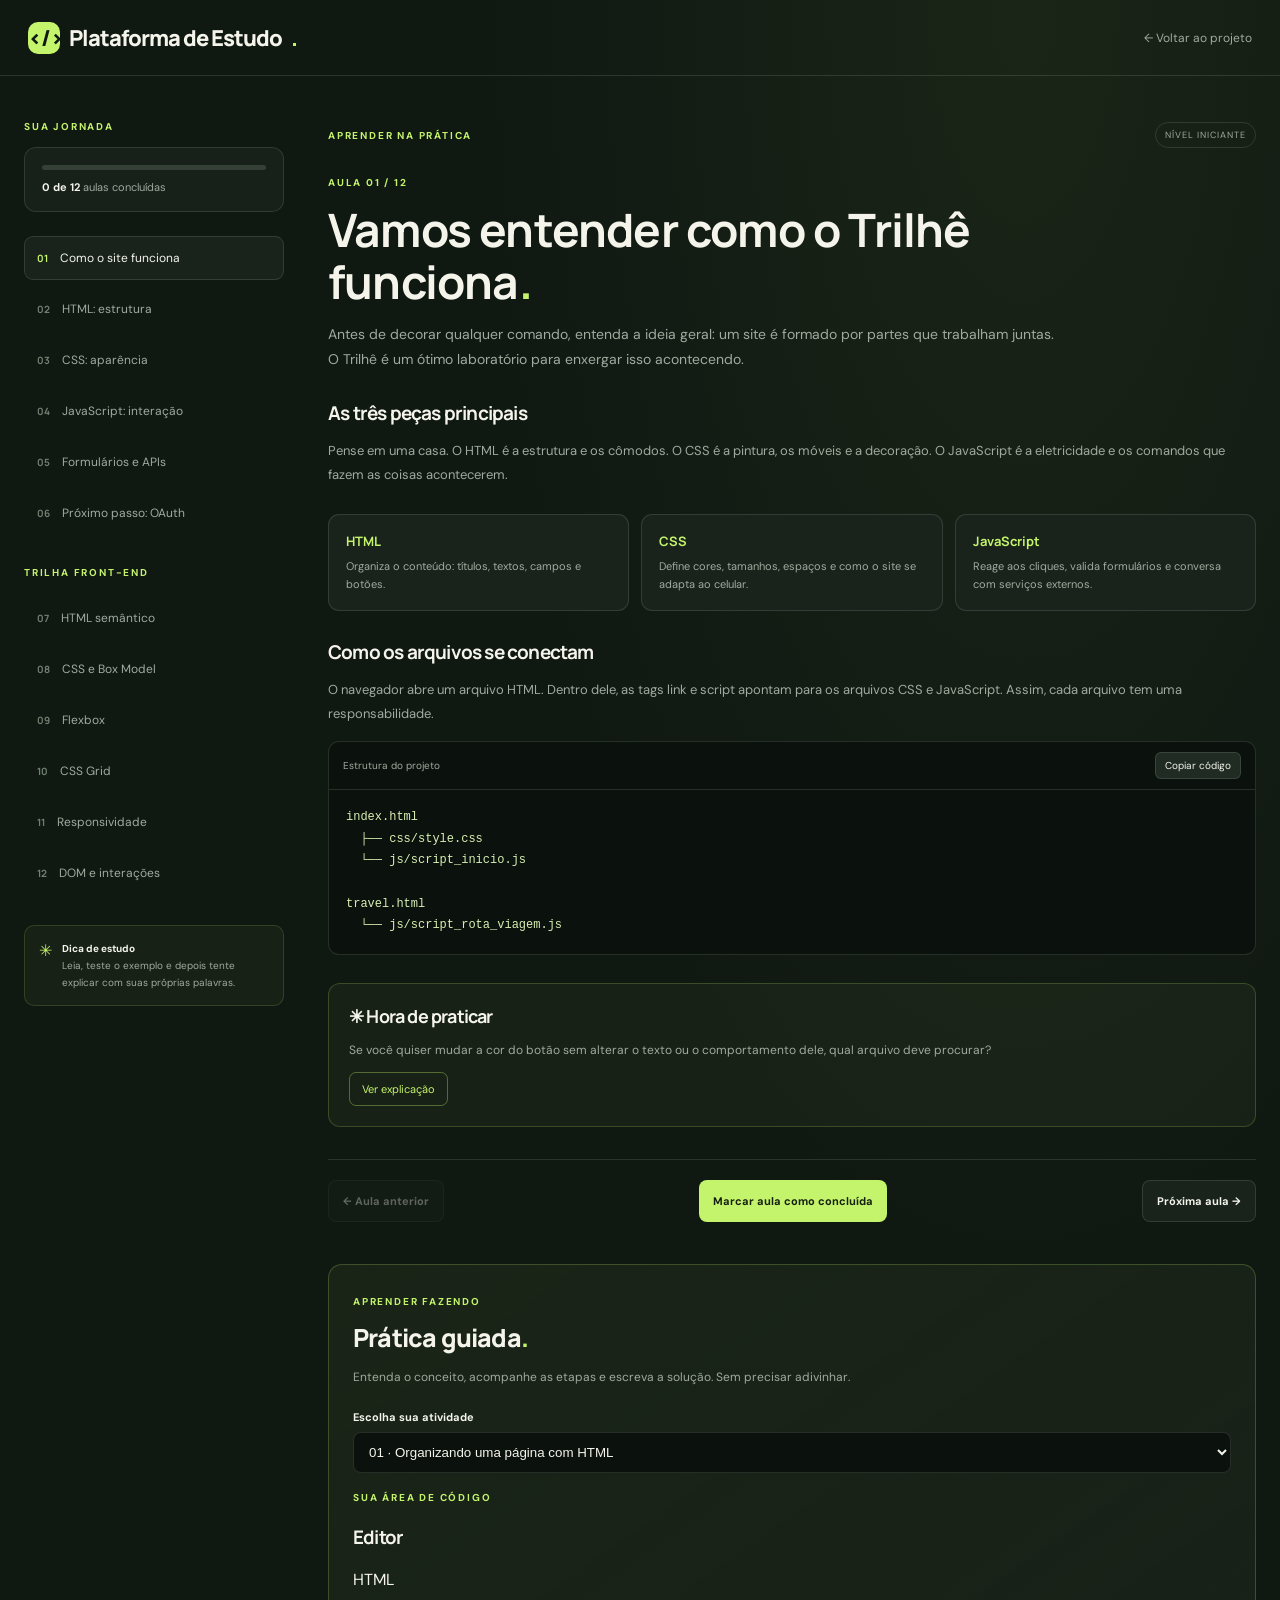
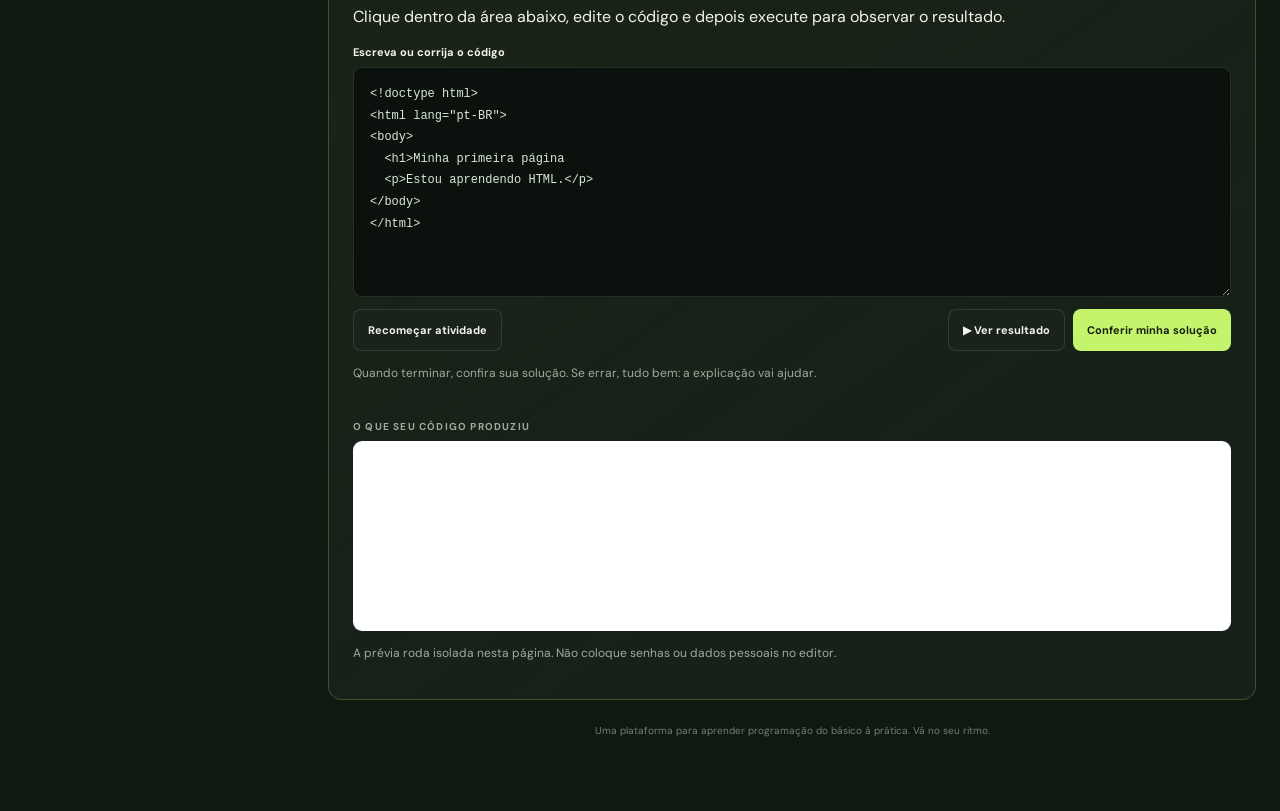
==== commit e05caaf8: "Restructure coding practice into guided learning activities" ====
--- a/estudos/index.html
+++ b/estudos/index.html
@@ -52,33 +52,19 @@
         <button class="secondary-button" id="next-button">Próxima aula →</button>
       </div>
       <section class="playground" aria-labelledby="playground-title">
-        <div class="playground-heading">
-          <span class="eyebrow">MÃO NA MASSA</span>
-          <h2 id="playground-title">Laboratório de código<span>.</span></h2>
-          <p>Digite, corrija os erros e execute seu código aqui mesmo. Não precisa instalar nada.</p>
+        <div class="playground-heading"><span class="eyebrow">APRENDER FAZENDO</span><h2 id="playground-title">Prática guiada<span>.</span></h2><p>Entenda o conceito, acompanhe as etapas e escreva a solução. Sem precisar adivinhar.</p></div>
+        <div class="playground-toolbar"><label for="exercise-select">Escolha sua atividade</label><select id="exercise-select"><option value="0">01 · Organizando uma página com HTML</option><option value="1">02 · Corrigindo o visual com CSS</option><option value="2">03 · Fazendo um botão funcionar com JavaScript</option></select></div>
+        <div id="activity-guide" aria-live="polite"></div>
+        <div class="editor-panel">
+          <div class="editor-title-row"><div><span class="eyebrow">SUA ÁREA DE CÓDIGO</span><h3>Editor</h3></div><span class="editor-language" id="editor-language">HTML</span></div>
+          <p class="editor-help">Clique dentro da área abaixo, edite o código e depois execute para observar o resultado.</p>
+          <label class="editor-label" for="code-editor">Escreva ou corrija o código</label>
+          <textarea id="code-editor" spellcheck="false" autocapitalize="off" autocomplete="off" aria-label="Editor de código"></textarea>
+          <div class="editor-actions"><button class="secondary-button" id="reset-code" type="button">Recomeçar atividade</button><div><button class="secondary-button" id="run-code" type="button">▶ Ver resultado</button><button class="primary-button" id="check-code" type="button">Conferir minha solução</button></div></div>
+          <p class="exercise-feedback" id="exercise-feedback" aria-live="polite">Quando terminar, confira sua solução. Se errar, tudo bem: a explicação vai ajudar.</p>
+          <div class="preview-heading">O que seu código produziu</div><iframe id="code-preview" title="Prévia do código" sandbox="allow-scripts"></iframe>
+          <p class="editor-footnote">A prévia roda isolada nesta página. Não coloque senhas ou dados pessoais no editor.</p>
         </div>
-        <div class="playground-toolbar">
-          <label for="exercise-select">Escolha um exercício</label>
-          <select id="exercise-select">
-            <option value="0">01 · Corrija o HTML</option>
-            <option value="1">02 · Conserte o CSS</option>
-            <option value="2">03 · Faça o JavaScript funcionar</option>
-          </select>
-        </div>
-        <div class="exercise-instructions" id="exercise-instructions">O título não foi fechado. Complete a tag para organizar corretamente a página.</div>
-        <label class="editor-label" for="code-editor">Seu código</label>
-        <textarea id="code-editor" spellcheck="false" autocapitalize="off" autocomplete="off" aria-label="Editor de código"></textarea>
-        <div class="editor-actions">
-          <button class="secondary-button" id="reset-code" type="button">Restaurar exercício</button>
-          <div>
-            <button class="secondary-button" id="run-code" type="button">▶ Executar</button>
-            <button class="primary-button" id="check-code" type="button">Verificar resposta</button>
-          </div>
-        </div>
-        <p class="exercise-feedback" id="exercise-feedback" aria-live="polite">Dica: faça a correção e clique em “Verificar resposta”.</p>
-        <div class="preview-heading">Resultado da execução</div>
-        <iframe id="code-preview" title="Prévia do código" sandbox="allow-scripts"></iframe>
-        <p class="editor-footnote">O código é executado em uma prévia isolada nesta página. Evite inserir informações pessoais ou senhas.</p>
       </section>
       <p class="footer-note">Uma plataforma para aprender programação do básico à prática. Vá no seu ritmo.</p>
     </section>
--- a/estudos/style.css
+++ b/estudos/style.css
@@ -6,3 +6,25 @@
 @media (max-width: 760px) {
   .lesson-nav { max-height: 46vh; overflow-y: auto; }
 }
+
+
+/* Laboratório interativo de código */
+.playground{margin:42px 0 20px;padding:24px;border:1px solid rgba(196,244,107,.22);border-radius:14px;background:linear-gradient(145deg,rgba(196,244,107,.055),rgba(25,35,28,.75))}
+.playground-heading h2{margin:10px 0 7px;font:800 25px Manrope,sans-serif;letter-spacing:-.8px}
+.playground-heading h2 span{color:var(--accent)}
+.playground-heading p,.editor-footnote{color:var(--muted);font-size:12px;line-height:1.7}
+.playground-toolbar{display:grid;gap:8px;margin:22px 0 12px}
+.playground-toolbar label,.editor-label{color:var(--text);font-size:11px;font-weight:700}
+.playground-toolbar select{width:100%;padding:11px;border:1px solid var(--line);border-radius:8px;background:var(--code);color:var(--text)}
+.exercise-instructions{margin:12px 0;padding:12px 14px;border-left:3px solid var(--accent);background:rgba(196,244,107,.06);color:#dce5d5;font-size:12px;line-height:1.7}
+.editor-label{display:block;margin:18px 0 8px}
+#code-editor{display:block;width:100%;min-height:230px;resize:vertical;padding:16px;border:1px solid var(--line);border-radius:9px;background:var(--code);color:#dbe8d5;font:12px/1.8 ui-monospace,SFMono-Regular,Consolas,monospace;tab-size:2;white-space:pre;overflow:auto}
+#code-editor:focus,.playground-toolbar select:focus{outline:2px solid var(--accent);outline-offset:2px}
+.editor-actions{display:flex;align-items:center;justify-content:space-between;gap:10px;margin-top:12px}
+.editor-actions>div{display:flex;gap:8px}
+.exercise-feedback{min-height:38px;margin:13px 0;color:var(--muted);font-size:12px;line-height:1.6}
+.exercise-feedback.success{color:var(--accent)}
+.exercise-feedback.error{color:#ffb4a8}
+.preview-heading{margin:18px 0 8px;color:var(--muted);font-size:10px;font-weight:700;letter-spacing:1.2px;text-transform:uppercase}
+#code-preview{display:block;width:100%;height:190px;border:1px solid var(--line);border-radius:9px;background:#fff}
+@media(max-width:520px){.playground{padding:16px}.editor-actions{align-items:stretch;flex-direction:column}.editor-actions>div{display:grid;grid-template-columns:1fr 1fr}.editor-actions button{padding-inline:8px}}
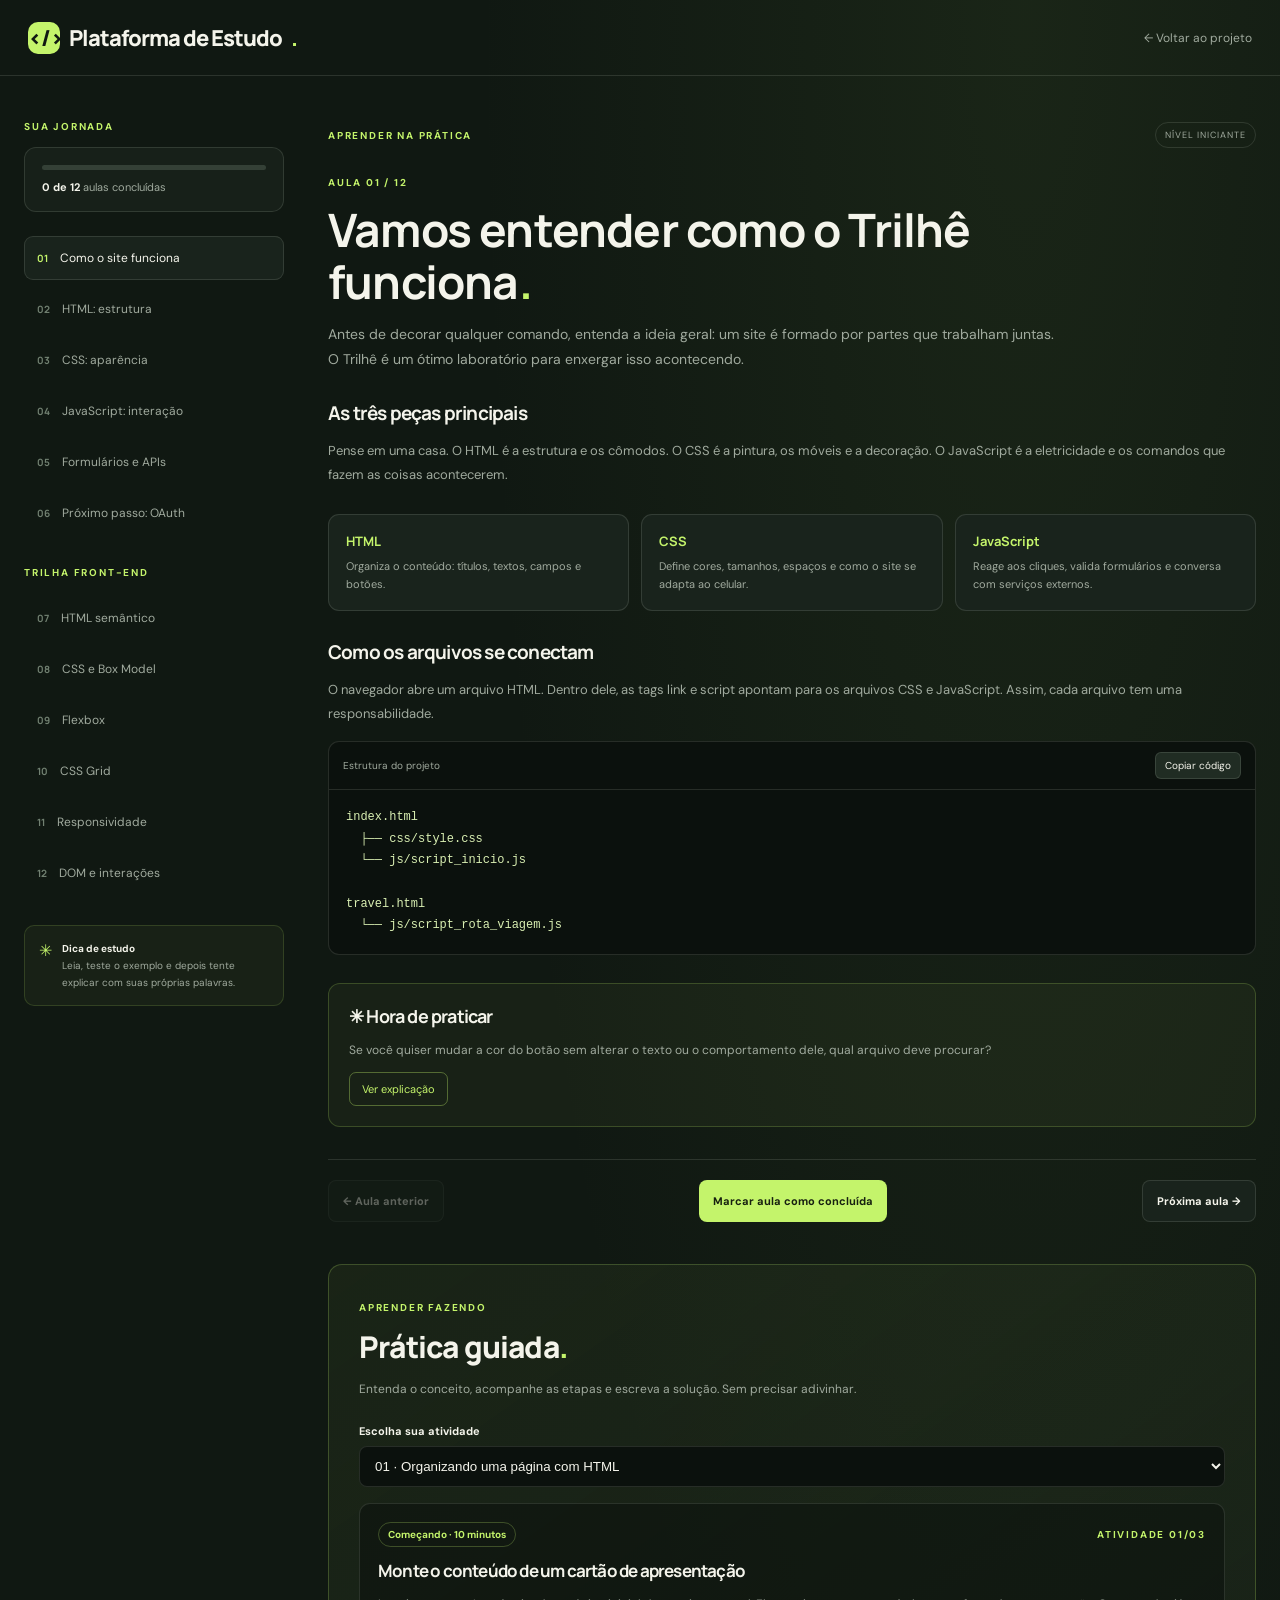
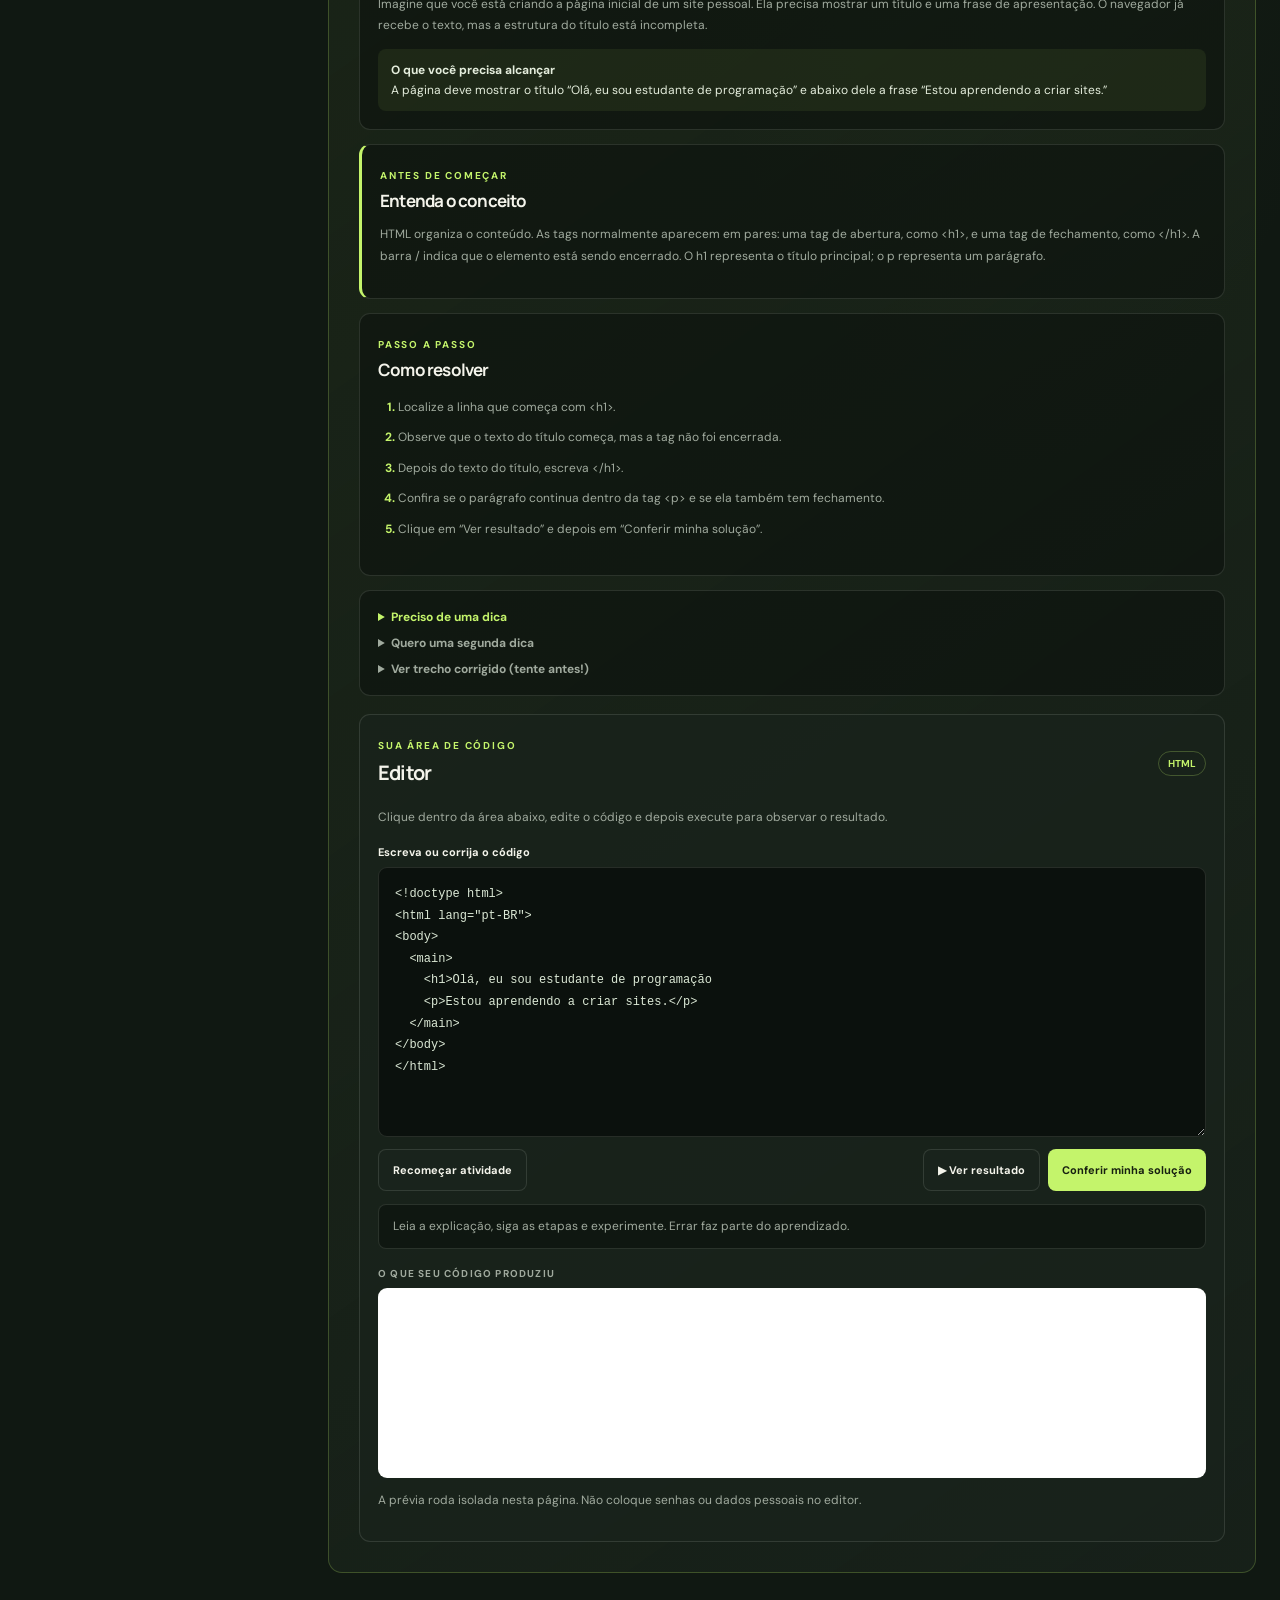
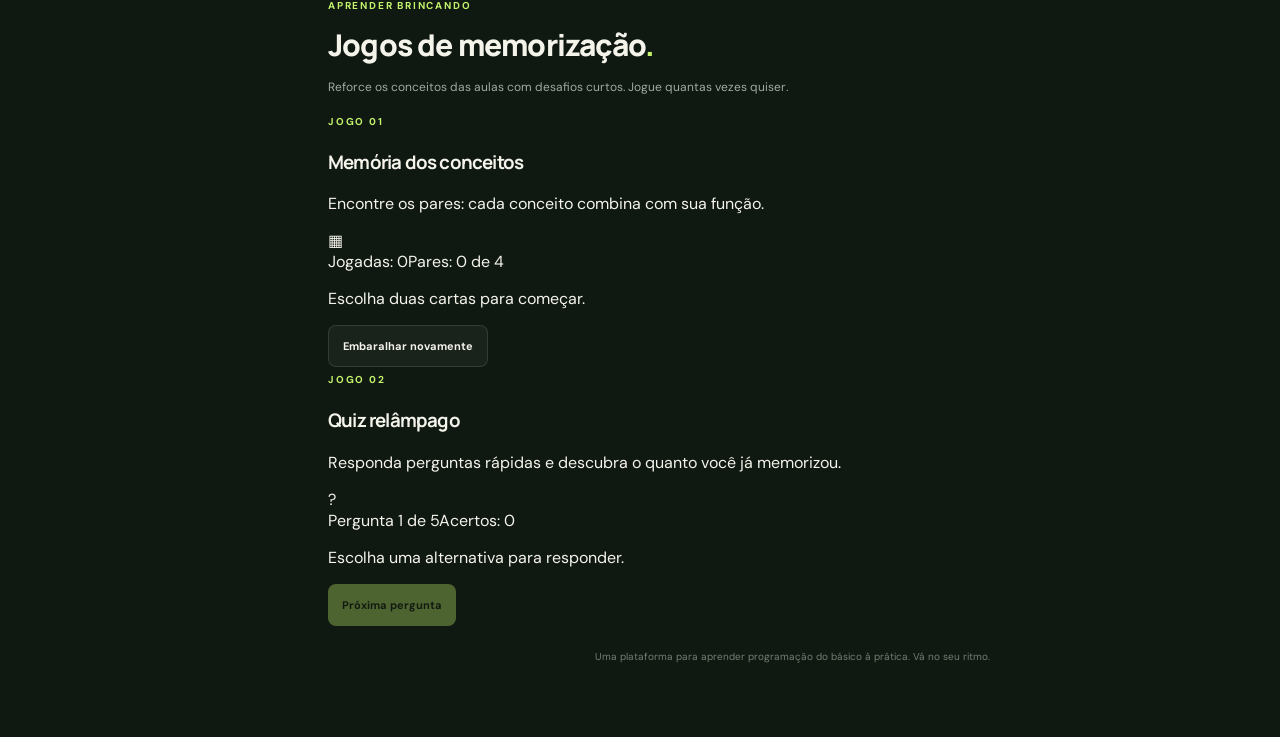
==== commit 4917e349: "Add memory games section to programming study platform" ====
--- a/estudos/index.html
+++ b/estudos/index.html
@@ -66,6 +66,23 @@
           <p class="editor-footnote">A prévia roda isolada nesta página. Não coloque senhas ou dados pessoais no editor.</p>
         </div>
       </section>
+      <section class="memory-games" aria-labelledby="memory-games-title">
+        <div class="playground-heading"><span class="eyebrow">APRENDER BRINCANDO</span><h2 id="memory-games-title">Jogos de memorização<span>.</span></h2><p>Reforce os conceitos das aulas com desafios curtos. Jogue quantas vezes quiser.</p></div>
+        <div class="game-block">
+          <div class="game-heading"><div><span class="eyebrow">JOGO 01</span><h3>Memória dos conceitos</h3><p>Encontre os pares: cada conceito combina com sua função.</p></div><span class="game-icon">▦</span></div>
+          <div class="game-status"><span id="memory-moves">Jogadas: 0</span><span id="memory-pairs">Pares: 0 de 4</span></div>
+          <div class="memory-grid" id="memory-grid" aria-label="Jogo de encontrar pares"></div>
+          <p class="game-feedback" id="memory-feedback" aria-live="polite">Escolha duas cartas para começar.</p>
+          <button class="secondary-button" id="memory-reset" type="button">Embaralhar novamente</button>
+        </div>
+        <div class="game-block">
+          <div class="game-heading"><div><span class="eyebrow">JOGO 02</span><h3>Quiz relâmpago</h3><p>Responda perguntas rápidas e descubra o quanto você já memorizou.</p></div><span class="game-icon">?</span></div>
+          <div class="quiz-status"><span id="quiz-counter">Pergunta 1 de 5</span><span id="quiz-score">Acertos: 0</span></div>
+          <div id="quiz-area"></div>
+          <p class="game-feedback" id="quiz-feedback" aria-live="polite">Escolha uma alternativa para responder.</p>
+          <button class="primary-button" id="quiz-next" type="button" disabled>Próxima pergunta</button>
+        </div>
+      </section>
       <p class="footer-note">Uma plataforma para aprender programação do básico à prática. Vá no seu ritmo.</p>
     </section>
   </main>
--- a/estudos/style.css
+++ b/estudos/style.css
@@ -28,3 +28,33 @@
 .preview-heading{margin:18px 0 8px;color:var(--muted);font-size:10px;font-weight:700;letter-spacing:1.2px;text-transform:uppercase}
 #code-preview{display:block;width:100%;height:190px;border:1px solid var(--line);border-radius:9px;background:#fff}
 @media(max-width:520px){.playground{padding:16px}.editor-actions{align-items:stretch;flex-direction:column}.editor-actions>div{display:grid;grid-template-columns:1fr 1fr}.editor-actions button{padding-inline:8px}}
+
+/* Prática guiada: explicação, etapas e editor */
+.playground{padding:clamp(18px,3vw,30px)}
+.playground-heading h2{margin:10px 0;font:800 clamp(24px,3vw,30px) Manrope,sans-serif}
+.playground-toolbar{margin:24px 0 16px}
+#activity-guide{display:grid;gap:14px}
+.activity-brief,.learning-note,.activity-steps,.hint-box,.editor-panel{padding:18px;border:1px solid var(--line);border-radius:11px;background:rgba(11,17,13,.52)}
+.activity-topline{display:flex;align-items:center;justify-content:space-between;gap:10px;margin-bottom:12px}
+.activity-tag,.editor-language{padding:5px 9px;border:1px solid rgba(196,244,107,.25);border-radius:20px;color:var(--accent);font-size:10px;font-weight:700}
+.activity-brief h3,.learning-note h3,.activity-steps h3,.editor-title-row h3{margin:5px 0 9px;font:700 17px Manrope,sans-serif}
+.activity-brief p,.learning-note p,.activity-steps p,.activity-steps li,.hint-box p{color:var(--muted);font-size:12px;line-height:1.8}
+.activity-goal{margin-top:12px;padding:11px 13px;border-radius:8px;background:rgba(196,244,107,.07);color:#e4eddc;font-size:12px;line-height:1.7}
+.learning-note{border-left:3px solid var(--accent)}
+.activity-steps ol{display:grid;gap:9px;padding-left:20px}
+.activity-steps li::marker{color:var(--accent);font-weight:700}
+.hint-box details{color:var(--text);font-size:12px}
+.hint-box summary{cursor:pointer;color:var(--accent);font-weight:700}
+.hint-box p{margin-bottom:0}
+.solution-details{margin-top:10px}
+.solution-details summary{color:var(--muted)}
+.solution-details pre{margin-top:10px;border-radius:8px;background:var(--code)}
+.editor-panel{margin-top:18px;background:rgba(25,35,28,.72)}
+.editor-title-row{display:flex;align-items:center;justify-content:space-between}
+.editor-title-row h3{font-size:20px}
+.editor-help{color:var(--muted);font-size:12px;line-height:1.7}
+#code-editor{min-height:270px}
+.exercise-feedback{padding:12px 14px;border:1px solid var(--line);border-radius:8px;background:rgba(11,17,13,.6)}
+.exercise-feedback.success{border-color:rgba(196,244,107,.4);background:rgba(196,244,107,.07)}
+.exercise-feedback.error{border-color:rgba(255,180,168,.35);background:rgba(255,180,168,.05)}
+@media(max-width:520px){.activity-brief,.learning-note,.activity-steps,.hint-box,.editor-panel{padding:14px}.activity-topline{align-items:flex-start;flex-direction:column}}
